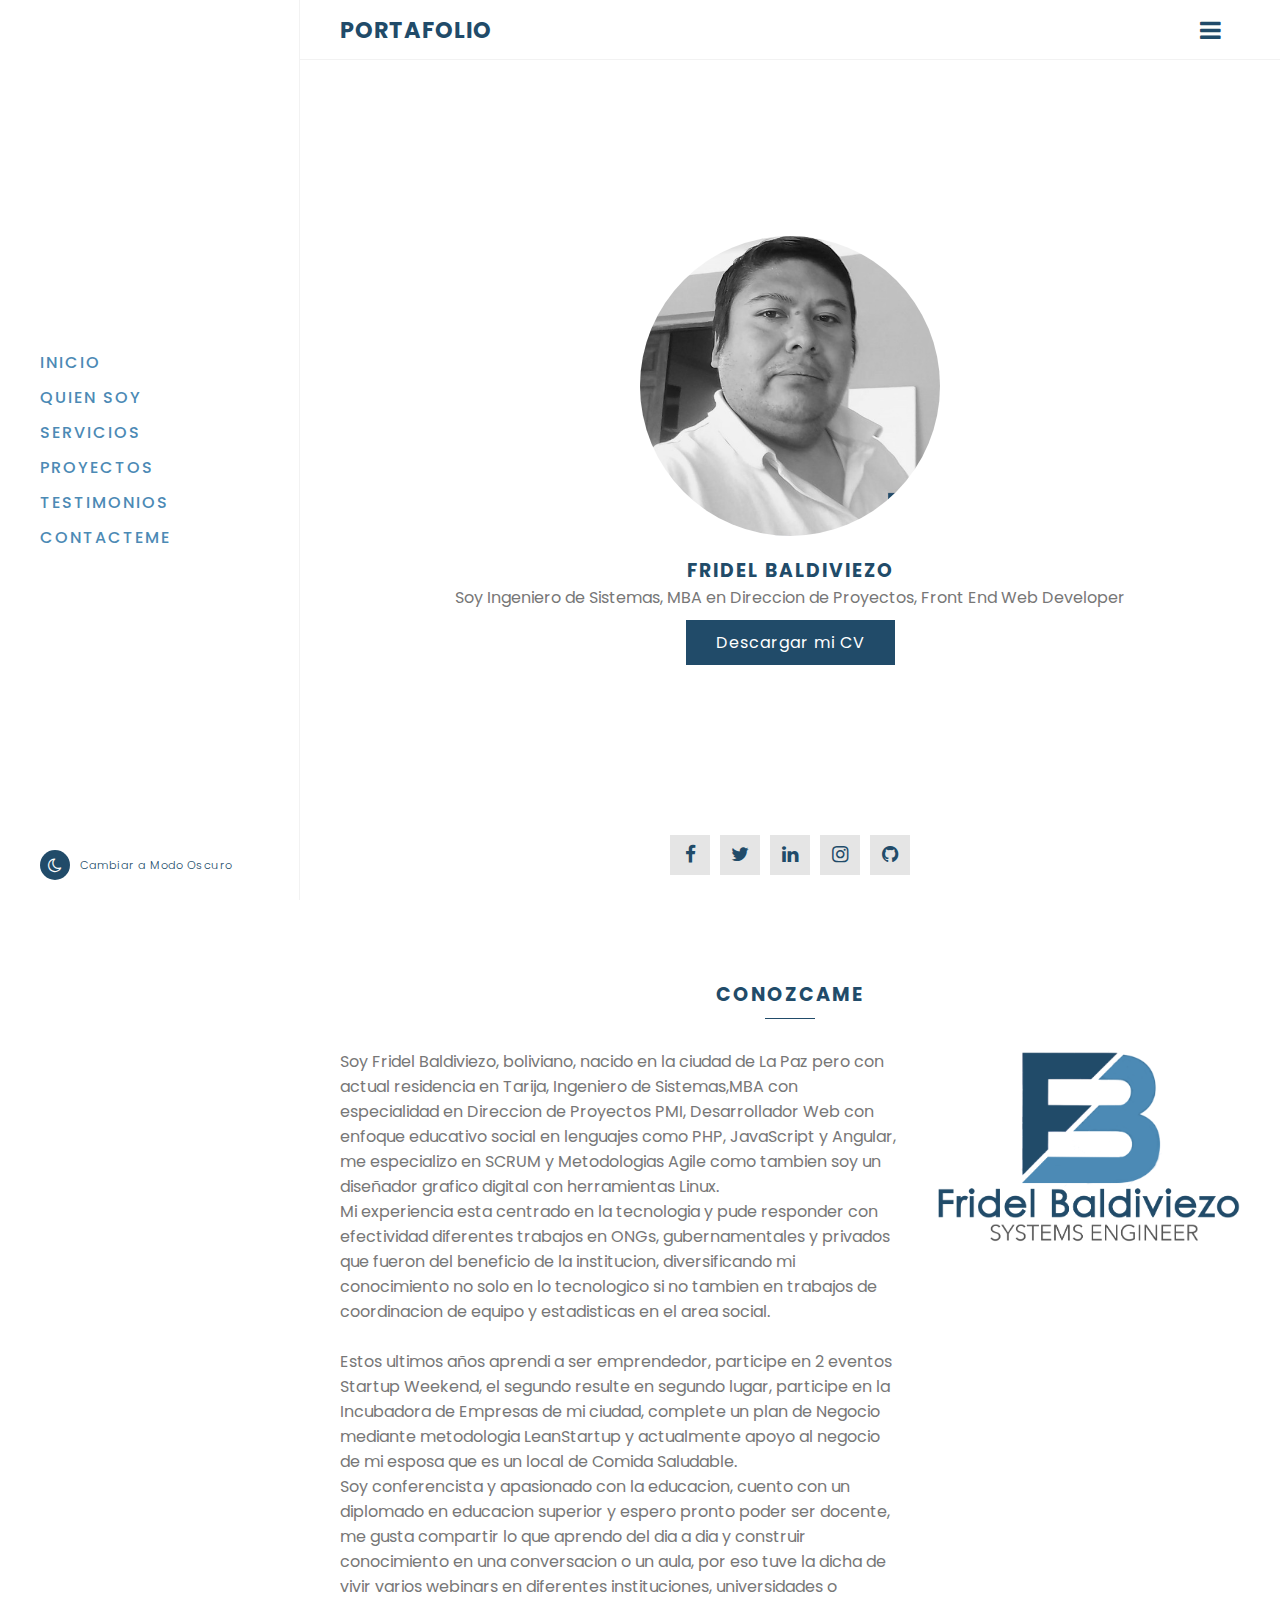
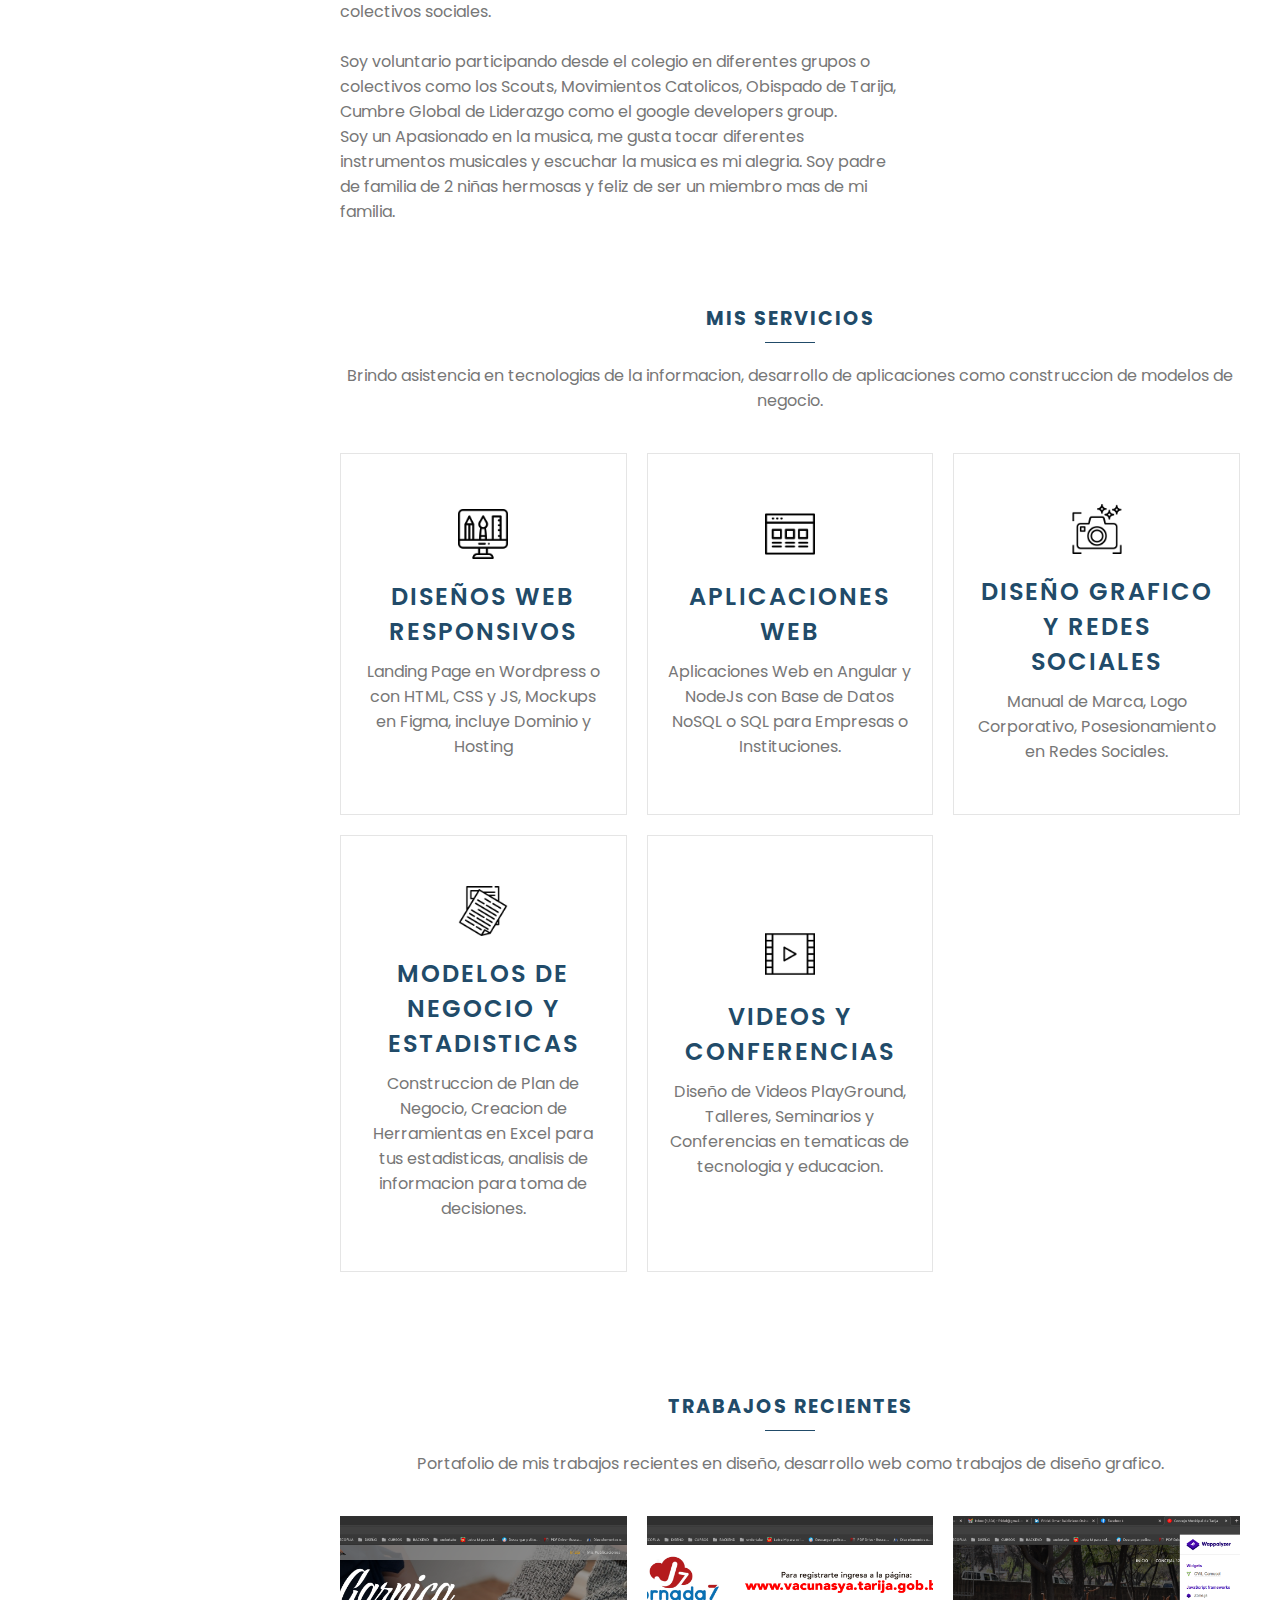
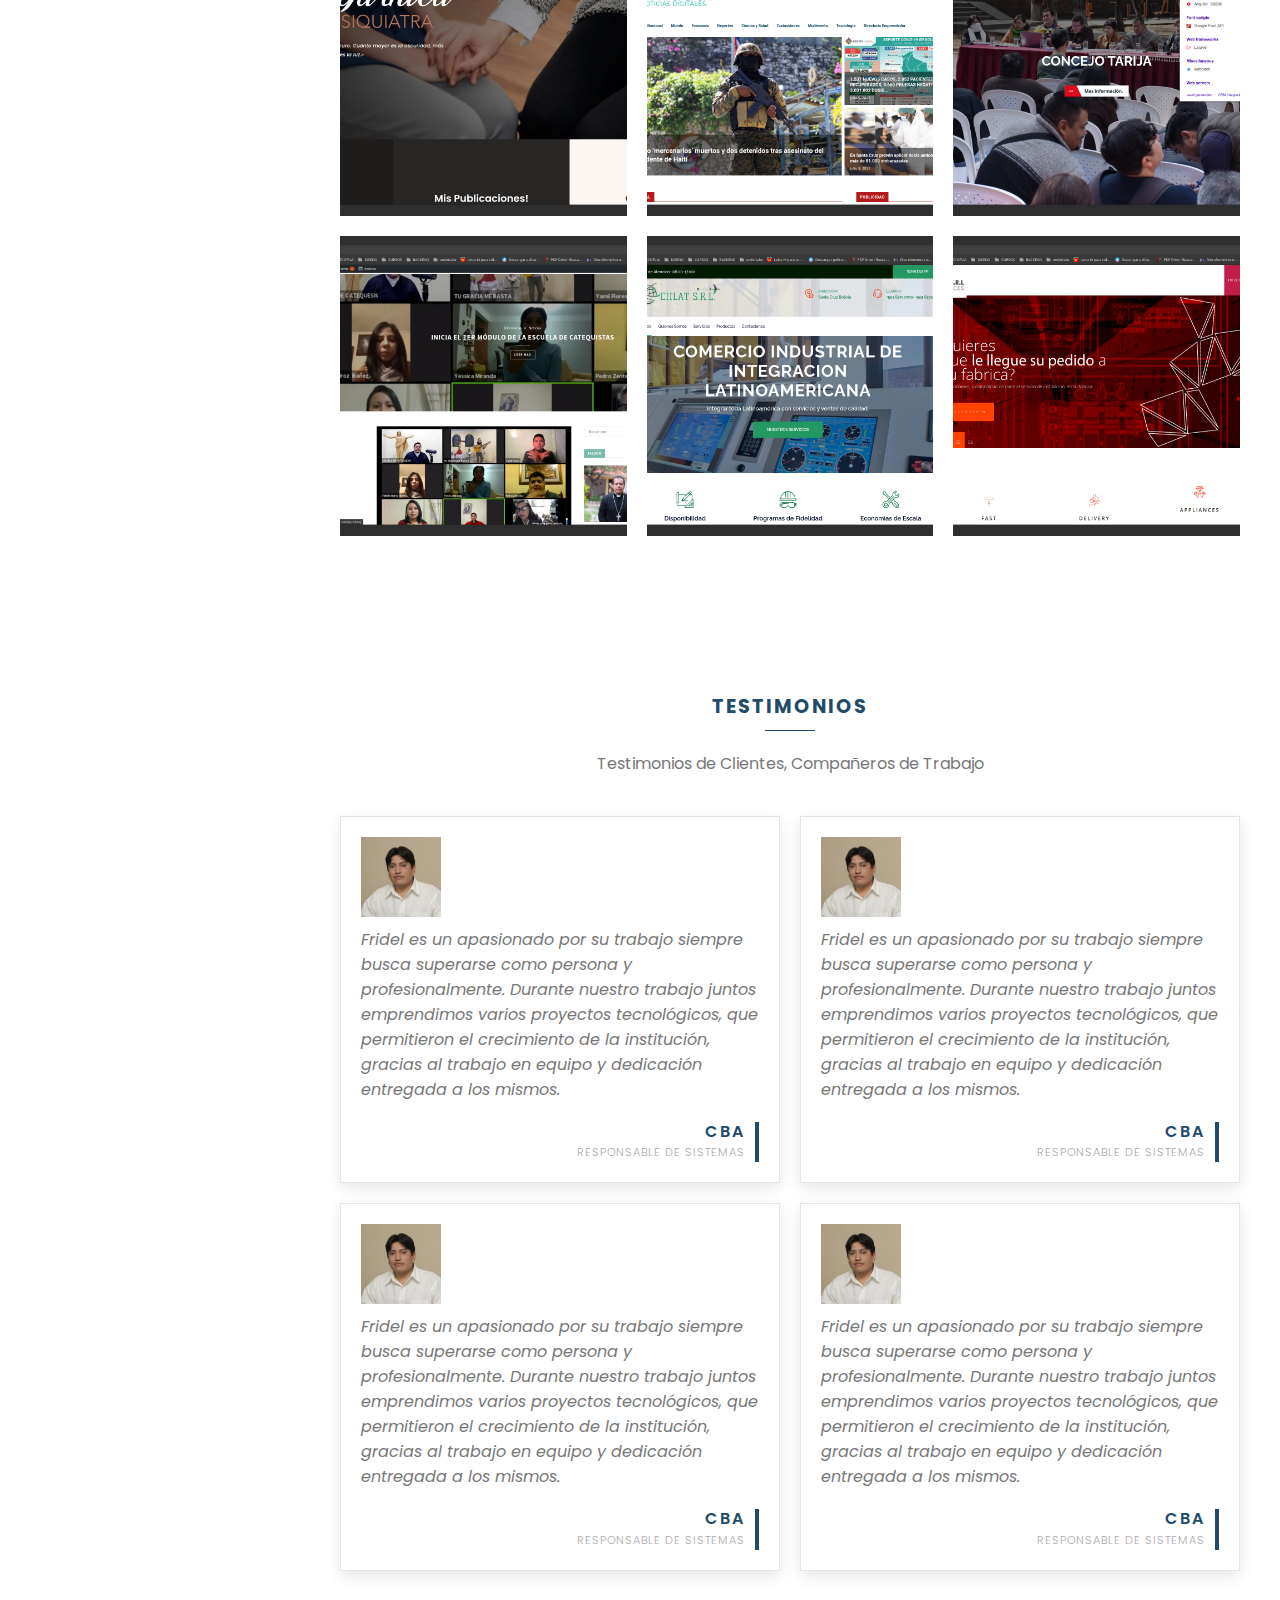
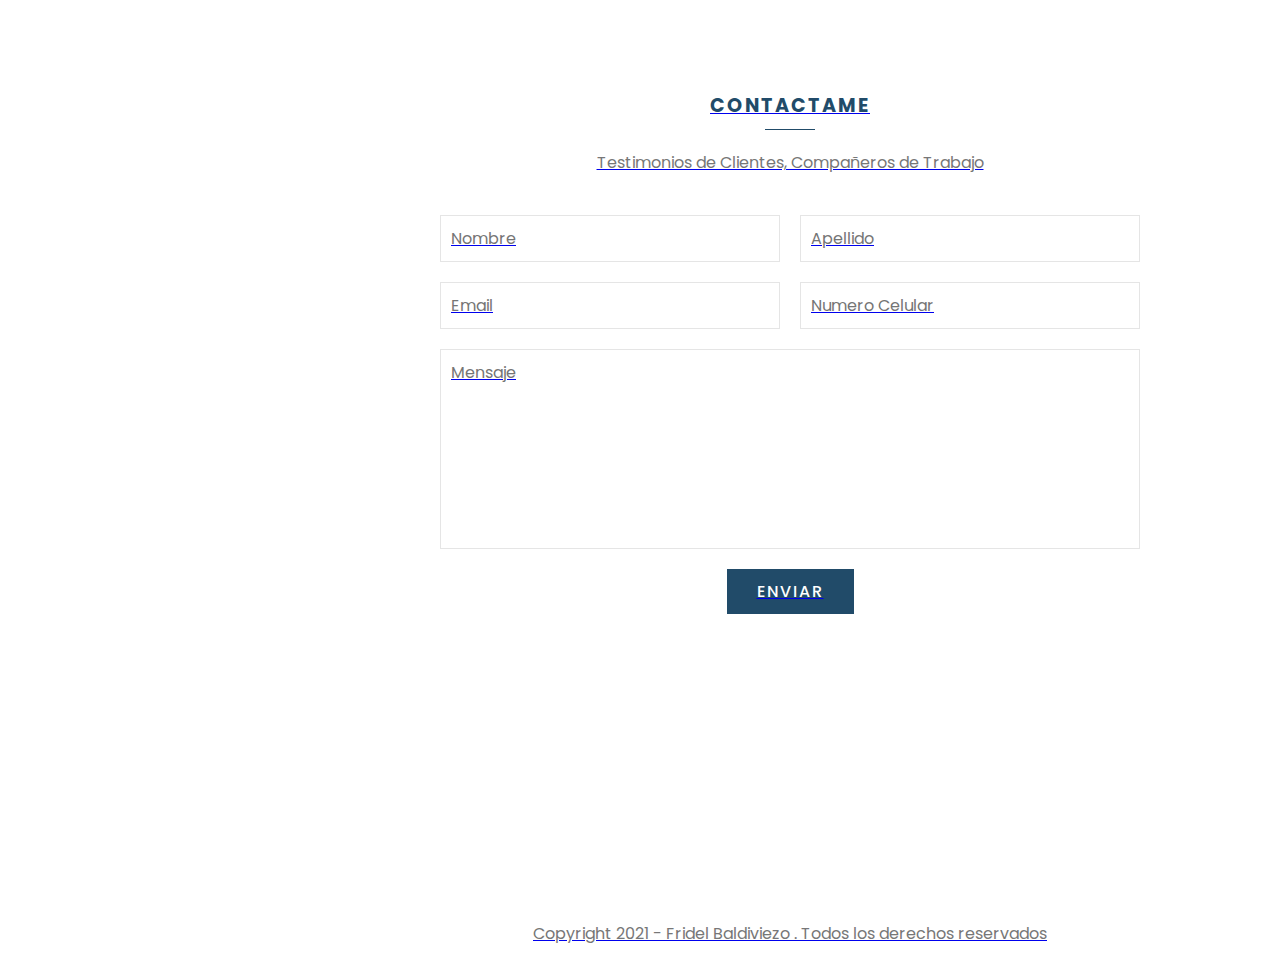
==== index.html @ e8b7dd43 "Portafolio version inicial" ====
<!DOCTYPE html>
<html lang="en">
<head>
    <meta charset="UTF-8">
    <meta http-equiv="X-UA-Compatible" content="IE=edge">
    <meta name="viewport" content="width=device-width, initial-scale=1.0">
    <title>Fridel Baldiviezo Portafolio</title>
    <link rel="stylesheet" href="https://cdnjs.cloudflare.com/ajax/libs/font-awesome/4.7.0/css/font-awesome.css" integrity="sha512-5A8nwdMOWrSz20fDsjczgUidUBR8liPYU+WymTZP1lmY9G6Oc7HlZv156XqnsgNUzTyMefFTcsFH/tnJE/+xBg==" crossorigin="anonymous" referrerpolicy="no-referrer" />
    <link rel="stylesheet" href="styles.css">
</head>
<body>
    <div class="container">
        <div class="navigation">
            <ul>
                <li><a href="#banner" onclick="toggleMenu();">Inicio</a></li>
                <li><a href="#about" onclick="toogleMenu();">Quien Soy</a></li>
                <li><a href="#services"onclick="toogleMenu();" >Servicios</a></li>
                <li><a href="#project" onclick="toogleMenu();">Proyectos</a></li>
                <li><a href="#testimonial" onclick="toogleMenu();">Testimonios</a></li>
                <li><a href="#contact" onclick="toogleMenu();">Contacteme</a></li>
            </ul>
            <div class="themeSwitch">

            </div>
        </div>
        <div class="main">
            <div class="topbar">
                <a href="" class="logo">Portafolio</a>
                <div class="toggle">
                    <i class="fa fa-bars" aria-hidden="true"></i>
                </div>
                
            </div>
           <!-- Banner -->
            <section class="banner" id="banner">
                <div class="content">
                    <div class="imgBx">
                        <img src="/images/postfridel.jpg" alt="" srcset="">
                    </div>
                    <h3>Fridel Baldiviezo</h3>
                    <p>Soy Ingeniero de Sistemas, MBA en Direccion de Proyectos, Front End Web Developer</p>
                <a href="cv/index.html" class="btn">Descargar mi CV</a>
                <ul class="socialMedia">
                    <li><a href="https://fb.com/frideldev"><i class="fa fa-facebook-f"></i></a></li>
                    <li><a href="https://twitter.com/frideldev"><i class="fa fa-twitter"></i></a></li>
                    <li><a href="https://linkedin.com/in/frideldev"><i class="fa fa-linkedin"></i></a></li>
                    <li><a href="https://www.instagram.com/frideldev/"><i class="fa fa-instagram"></i></a></li>
                    <li><a href="https://github.com/frideldev"><i class="fa fa-github" aria-hidden="true"></i>
                </ul>
                </div>
            </section>
            <!-- Quien Soy -->
            <section class="about adjust" id="about">
                <div class="title">
                    <h2>Conozcame</h2>
                </div>
                <div class="content">
                    <div class="textBox">
                       <p>Soy Fridel Baldiviezo, boliviano, nacido en la ciudad de La Paz pero con actual residencia en Tarija, 
                          Ingeniero de Sistemas,MBA con especialidad en Direccion de Proyectos PMI, 
                          Desarrollador Web con enfoque educativo social en lenguajes como PHP, JavaScript y Angular, me especializo en SCRUM y Metodologias Agile como tambien soy un diseñador grafico digital con herramientas Linux.
                          <br> Mi experiencia esta centrado en la tecnologia y pude responder con efectividad diferentes trabajos en ONGs,
                          gubernamentales y privados que fueron del beneficio de la institucion, diversificando mi conocimiento no solo en lo tecnologico si no tambien
                          en trabajos de coordinacion de equipo y estadisticas en el area social. 
                          <br><br>Estos ultimos años aprendi a ser emprendedor, participe en 2 eventos Startup Weekend, el segundo resulte en segundo lugar, participe en la Incubadora de Empresas de mi ciudad, 
                          complete un plan de Negocio mediante metodologia LeanStartup y actualmente apoyo al negocio de mi esposa que es un local de Comida Saludable.
                          <br> Soy conferencista y apasionado con la educacion, cuento con un diplomado en educacion superior y espero pronto poder ser docente,
                          me gusta compartir lo que aprendo del dia a dia y construir conocimiento en una conversacion o un aula, por eso tuve la dicha de vivir
                          varios webinars en diferentes instituciones, universidades o colectivos sociales.
                          <br><br> Soy voluntario participando desde el colegio en diferentes grupos o colectivos como los Scouts, Movimientos Catolicos, Obispado de Tarija, Cumbre Global de Liderazgo como el google developers group. 
                          <br> Soy un Apasionado en la musica, me gusta tocar diferentes instrumentos musicales y escuchar la musica es mi alegria. 
                          Soy padre de familia de 2 niñas hermosas y feliz de ser un miembro mas de mi familia.</p> 
                    </div>
                    <div class="imgBx">
                        <img src="images/logofridelcompleto2.png" alt="">
                    </div>
                </div>
            </section>
            <section class="services adjust" id="services">
                <div class="title">
                    <h2>Mis Servicios</h2>
                    <p>Brindo asistencia en tecnologias de la informacion, desarrollo de aplicaciones como construccion de modelos de negocio.</p>
                </div>
                <div class="content">
                    <div class="serviceBox">
                        <img src="images/icon1.png" alt="">
                        <h2>Diseños Web Responsivos</h2>
                        <p>Landing Page en Wordpress o con HTML, CSS y JS, Mockups en Figma, incluye Dominio y Hosting</p>
                    </div>
                    <div class="serviceBox">
                        <img src="images/icon2.png" alt="">
                        <h2>Aplicaciones Web</h2>
                        <p>Aplicaciones Web en Angular y NodeJs con Base de Datos NoSQL o SQL para Empresas o Instituciones.</p>
                    </div>
                    <div class="serviceBox">
                        <img src="images/icon4.png" alt="">
                        <h2>Diseño Grafico y Redes Sociales</h2>
                        <p>Manual de Marca, Logo Corporativo, Posesionamiento en Redes Sociales.</p>
                    </div>
                    <div class="serviceBox">
                        <img src="images/icon5.png" alt="">
                        <h2>Modelos de Negocio y Estadisticas</h2>
                        <p>Construccion de Plan de Negocio, Creacion de Herramientas en Excel para tus estadisticas, analisis de informacion para toma de decisiones.</p>
                    </div>
                    <div class="serviceBox">
                        <img src="images/icon6.png" alt="">
                        <h2>Videos y Conferencias</h2>
                        <p>Diseño de Videos PlayGround, Talleres, Seminarios y Conferencias en tematicas de tecnologia y educacion.</p>
                    </div>
                </div>
            </section>
            <!-- proyectos -->
            <section class="project adjust" id="project">
                <div class="title">
                    <h2>Trabajos Recientes</h2>
                    <p>Portafolio de mis trabajos recientes en diseño, desarrollo web como trabajos de diseño grafico.</p>
                </div>
                <div class="content">
                    <div class="workBx">
                        <div class="imgBx">
                            <img src="images/project/berthagarnica.png" alt="">
                        </div>
                        <div class="textBx">
                            <h3>Bertha Garnica Web - Wordpress</h3>
                        </div>
                    </div> 
                    <div class="workBx">
                        <div class="imgBx">
                            <img src="images/project/jornada7.png" alt="">
                        </div>
                        <div class="textBx">
                            <h3>Jornada 7 - Wordpress</h3>
                        </div>
                    </div> 
                   <div class="workBx">
                       <div class="imgBx">
                           <img src="images/project/concejotarija.png" alt="">
                       </div>
                       <div class="textBx">
                           <h3>Concejal #12 - Angular 10</h3>
                       </div>
                   </div> 
                   <div class="workBx">
                    <div class="imgBx">
                        <img src="images/project/diocesistarija.png" alt="">
                    </div>
                    <div class="textBx">
                        <h3>OBISPADO TARIJA - Wordpress</h3>
                    </div>
                </div> 
                   <div class="workBx">
                    <div class="imgBx">
                        <img src="images/project/ciilat.png" alt="">
                    </div>
                    <div class="textBx">
                        <h3>CIILAT SRL - HTML5 CSS y Jquery</h3>
                    </div>
                </div> 
                <div class="workBx">
                    <div class="imgBx">
                        <img src="images/project/fdaindustrial.png" alt="">
                    </div>
                    <div class="textBx">
                        <h3>FDA INDUSTRIAL - HTML5 CSS y Jquery</h3>
                    </div>
                </div> 
                </div>
            </section>
            <!-- Testimonios -->
            <section class="testimonial adjust" id="testimonial">
                <div class="title">
                    <h2>Testimonios</h2>
                    <p>Testimonios de Clientes, Compañeros de Trabajo</p>
                </div>
                <div class="content">
                    <div class="testimonialBx">
                        <div class="imgBx">
                            <img src="images/testimonios/roger.jpeg" alt="">
                        </div>
                        <p>Fridel es un apasionado por su trabajo siempre busca superarse como persona y profesionalmente. Durante nuestro trabajo juntos emprendimos varios proyectos tecnológicos, que permitieron el crecimiento de la institución, gracias al trabajo en equipo y dedicación entregada a los mismos.</p>
                        <h4>CBA<br><span>Responsable de Sistemas</span></h4>
                    </div>
                    <div class="testimonialBx">
                        <div class="imgBx">
                            <img src="images/testimonios/roger.jpeg" alt="">
                        </div>
                        <p>Fridel es un apasionado por su trabajo siempre busca superarse como persona y profesionalmente. Durante nuestro trabajo juntos emprendimos varios proyectos tecnológicos, que permitieron el crecimiento de la institución, gracias al trabajo en equipo y dedicación entregada a los mismos.</p>
                        <h4>CBA<br><span>Responsable de Sistemas</span></h4>
                    </div>
                    <div class="testimonialBx">
                        <div class="imgBx">
                            <img src="images/testimonios/roger.jpeg" alt="">
                        </div>
                        <p>Fridel es un apasionado por su trabajo siempre busca superarse como persona y profesionalmente. Durante nuestro trabajo juntos emprendimos varios proyectos tecnológicos, que permitieron el crecimiento de la institución, gracias al trabajo en equipo y dedicación entregada a los mismos.</p>
                        <h4>CBA<br><span>Responsable de Sistemas</span></h4>
                    </div>
                    <div class="testimonialBx">
                        <div class="imgBx">
                            <img src="images/testimonios/roger.jpeg" alt="">
                        </div>
                        <p>Fridel es un apasionado por su trabajo siempre busca superarse como persona y profesionalmente. Durante nuestro trabajo juntos emprendimos varios proyectos tecnológicos, que permitieron el crecimiento de la institución, gracias al trabajo en equipo y dedicación entregada a los mismos.</p>
                        <h4>CBA<br><span>Responsable de Sistemas</span></h4>
                    </div>
                </div>
            </section>
            <section class="contact adjust" id="contact">
                <div class="title">
                    <h2>Contactame</h2>
                    <p>Testimonios de Clientes, Compañeros de Trabajo</p>
                </div>
                <div class="contactForm">
                    <div class="row">
                        <input type="text" name="" placeholder="Nombre">
                        <input type="text" name="" placeholder="Apellido">
                    </div>
                    <div class="row">
                        <input type="text" name="" placeholder="Email">
                        <input type="text" name="" placeholder="Numero Celular">
                    </div>
                    <div class="row2">
                        <textarea name="" placeholder="Mensaje" id="" ></textarea>
                    </div>
                    <div class="row2">
                        <input type="submit" value="Enviar">
                    </div>
                </div>
                </section>
                <div class="copyright">
                    <p>Copyright 2021 - Fridel Baldiviezo . Todos los derechos reservados</p>
                </div>
        </div>
    </div>
    <script src="main.js"></script>
</body>
</html>
---- styles.css ----
@import url('https://fonts.googleapis.com/css2?family=Poppins&display=swap');
*
{
    margin: 0;
    padding: 0;
    box-sizing: border-box;
    font-family: 'Poppins', sans-serif;
    scroll-behavior: smooth;
}
:root
{
    --black:#214b69;
    --black2:#214b69;
    --white:#fff;
    --white2:#fff;
    --hover:#4c8ab5;
}
.dark
{
    --black:#fff;
    --black2:#444;
    --white:#333;
    --white2:#444;
    --hover:#4c8ab5;
}
body
{
    overflow-x: hidden;
}
.container {
    position:relative;
    width:100%;
}
.navigation{
    position:fixed;
    width:300px;
    height:100%;
    border-right: 1px solid rgba(0, 0, 0, 0.05);
    background:var(--white2);
    display:flex;
    justify-content:center;
    align-items:center;
    overflow:hidden;
    transition: width 0.5s, left 0.5s;
}
.dark .navigation{
    border-right: 1px solid rgba(0, 0, 0, 0.5);
}
.navigation.active{
 width:0;   
}
.navigation ul{
    position:relative;
    top:0;
    left:0;
    width:100%;
    padding: 20px 40px;
}
.navigation ul li{
    position:relative;
    width:100%;
    list-style:none;
}
.navigation ul li a{
    position:relative;
    display:block;
    width:100%;
    margin:10px 0;
    white-space:normal;
    display: flex;
    text-transform: uppercase;
    text-decoration: none;
    color:var(--hover);
    font-weight: 500;
    letter-spacing: 2px;
    
}
.dark .navigation ul li a{
color:var(--black);
opacity: 0.5;
}
.dark .navigation ul li a:hover{
    color:var(--black);
    opacity: 1;
}
.navigation ul li a:hover{
color:var(--black);
}
.main{
    position:absolute;
    width: calc(100% - 300px);
    left: 300px;
    background:var(--white);
    min-height: 100vh;
    transition: width 0.5s, left 0.5s;
}
.main.active{
    width: calc(100% - 0px);
    left: 0px;
}
.main .topbar{
    position:fixed;
    top:0;
    width: calc(100% - 300px);
    left: 300px;
    background:var(--white2);
    border-bottom: 1px solid rgba(0,0,0,0.05);
    height: 60px;
    padding: 0 40px;
    display: flex;
    justify-content: space-between;
    align-items:center;
    z-index: 10000;
    transition: width 0.5s, left 0.5s;
}
.dark .main .topbar{
    border-bottom: 1px solid rgba(0,0,0,0.5);
}
.main .topbar.active{
    width: calc(100% - 0px);
    left: 0px;
}
.main .topbar .logo{
    color:var(--black);
    font-weight: 700;
    text-decoration: none;
    font-size: 1.4em;
    text-transform: uppercase;
    letter-spacing: 1px;
}
.main .topbar .toggle{
    position: relative;
    width: 60px;
    height: 60px;
    cursor: pointer;
    display: flex;
    justify-content: center;
    align-items:center;
    font-size: 24px;
    color: var(--black);
}
.main .topbar .toggle:hover{
    color: var(--hover);
}
section{
    position: relative;
    min-height: 100vh;
}
.banner{
    display: flex;
    justify-content: center;
    align-items:center;
    padding: 0 20px;
}
.banner .content{
    display: flex;
    flex-direction: column;
    align-items: center;
    justify-content: center;
}
.banner .imgBx{
    position: relative;
    width: 300px;
    height: 300px;
    overflow: hidden;
    border-radius: 50%;
    margin-bottom: 20px;
}
.banner .imgBx img{
    position: absolute;
    top:0;
    left: 0;
    width: 100%;
    height: 100%;
    object-fit: cover;
}
h3
{
    position: relative;
    font-size: 1.4e;
    color: var(--black);
    letter-spacing: 2px;
    text-transform: uppercase;
}
p{
    color:#777;
}
.dark p{
    color:var(--black);
}
.btn{
    position: relative;
    display: inline-block;
    padding: 10px 30px;
    background: var(--black2);
    color:#fff;
    font-weight: 400;
    letter-spacing: 1px;
    margin-top:10px;
    text-decoration: none;  
}
.btn:hover{
    background: var(--hover);
}
.socialMedia{
    position: absolute;
    bottom: 20px;
    display: flex;
}
.socialMedia li {
    list-style: none;
}
.socialMedia li a{
    display: inline-block;
    width: 40px;
    height: 40px;
    background: rgba(0, 0, 0, 0.1);
    margin:5px;
    display: flex;
    justify-content: center;
    align-items: center;
    text-decoration: none;
    color:var(--black);
    font-size: 1.2em;
}
.socialMedia li a:hover{
    background: var(--black2);
    color:#fff;
}
.dark .socialMedia li a:hover{
    background: var(--hover);
}
.adjust{
    position: relative;
    min-height: 100vh;
    width: 100%;
    padding: 0 40px;
    padding-top: 80px;
    background: var(--white);
    color:var(--black);
    display: inline-block;
}
.title{
  width: 100%;
  text-align: center;  
}
.title h2{
    position: relative;
    text-transform: uppercase;
    letter-spacing: 2px;
    font-size: 1.2em;
    margin-bottom: 30px;
}
.title h2::before{
    content: '';
    position: absolute;
    left: 50%;
    transform: translateX(-50%);
    bottom: -10px;
    width: 50px;
    height: 1px;
    background: var(--black);
}
.about .content{
   display: flex;
   justify-content: space-between; 
   margin-top: 40px;
}
.about .content .textBx{
width: 49%;
min-width: 49%;
}
.about .content .imgBx{
    margin-left: 40px;
}
.about .content .imgBx img{
    max-width: 100%;
}
.services .content{
    display: grid;
    grid-template-columns: repeat(3,1fr);
    grid-gap:20px;
    margin: 40px 0;

}
.services .content .serviceBox{
    border:1px solid rgba(0, 0, 0, 0.1);
    padding: 50px 20px;
    display: flex;
    background: var(--white2);
    justify-content: center;
    align-items: center;
    flex-direction: column;
}
.dark .services .content .serviceBox:hover{
    background: var(--hover);
}
.services .content .serviceBox:hover{
    background: #dcf0ff;
}
.services .content .serviceBox img{
    max-width: 50px;
}
.dark .services .content .serviceBox img{
    filter:invert(1);
}
.services .content .serviceBox h2{
   font-size: 1.1.em;
   margin-top: 20px;
   margin-bottom: 10px;
   font-weight: 600;
   color:var(--black);
   text-align: center;
   letter-spacing: 2px;
   text-transform: uppercase; 
}
.services .content .serviceBox p{
    text-align: center;
}
.project .content{
    display: grid;
    grid-template-columns: repeat(3,1fr);
    grid-gap:20px;
    margin: 40px 0;
}
.project .content .workBx{
    position: relative;
    width: 100%;
    height: 300px;
    overflow:hidden;
}
.project .content .workBx .imgBx{
   position: relative;
   width: 100%;
   height: 100%;
   transform: translateY(0);
   transition: 0.5s ease-in-out; 
}
.project .content .workBx:hover .imgBx{
    transform: translateY(-100%); 
}
.project .content .workBx .imgBx img{
position: absolute;
top: 0;
left: 0;
width: 100%;
height: 100%;
object-fit: cover;
}
.project .content .workBx .textBx{
   position: absolute;
   top: 0;
   left: 0;
   width: 100%;
   height: 100%;
  background: var(--black);
  display: flex;
  justify-content: center;
  align-items: center;
   transform: translateY(100%);
   transition: 0.5s ease-in-out; 
}
.dark .project .content .workBx .textBx{
    background: var(--black2);
}
.project .content .workBx:hover .textBx{
    transform: translateY(0);
}
.project .content .workBx .textBx h3{
    color:#fff;
    font-size: 1em;
}
.testimonial .content{
    display: grid;
    grid-template-columns: repeat(2,1fr);
    grid-gap:20px;
    margin: 40px 0;
}
.testimonial .content .testimonialBx{
   background: var(--white2);
   border:1px solid rgba(0, 0, 0, 0.1);
   box-shadow: 0 5px 15px rgba(0, 0, 0, 0.1);
   padding: 20px; 
}
.dark .testimonial .content .testimonialBx:hover{
    background: var(--hover);
}
.testimonial .content .testimonialBx:hover{
    background: #dcf0ff;
}
.testimonial .content .testimonialBx .imgBx{
    position: relative;
    width: 80px;
    height: 80px;
    margin-bottom: 10px;
}
.testimonial .content .testimonialBx .imgBx img{
    position: absolute;
    top: 0;
    left: 0;
    width: 100%;
    height: 100%;
    object-fit: cover;
}
.testimonial .content .testimonialBx p{
    font-style: italic;

}
.testimonial .content .testimonialBx h4{
    text-align: right;
    margin-top: 20px;
    text-transform: uppercase;
    letter-spacing: 2px;
    font-size: 1em;
    color:var(--black);
    line-height: 1.2em;
    font-weight: 600;
border-right: 4px solid var(--black);
padding-right: 10px;
}
.testimonial .content .testimonialBx h4 span{
    text-transform: intial;
    color:#aaa;
    letter-spacing: 1px;
    font-weight: 300;
    font-size: 0.7em;
}
.contact{
   display: flex;
   justify-content: flex-start;
   align-items: center; 
   flex-direction: column;
}
.contact .contactForm{
    position: relative;
    width:100%;
    max-width: 700px;
    margin-top: 20px;
}
.contact .contactForm .row{
    width: 100%;
    display: grid;
    grid-template-columns: repeat(2,1fr);
    grid-gap:20px;
    margin-top: 20px;
}
.contact .contactForm .row2{
    width: 100%;
    display: flex;
    justify-content: center;
    margin-top: 20px;
    
}
.contact .contactForm .row input,
.contact .contactForm .row2 textarea
{
   width: 100%;
   padding: 10px;
   border: none;
   outline: none;
   color:var(--black);
   background: var(--white2);
   font-size: 16px;
   border: 1px solid rgba(0, 0, 0, 0.1); 
}
.contact .contactForm .row2 textarea{
    resize: none;
    height: 200px;
}
.contact .contactForm .row2 input[type="submit"]{
   background: var(--black2);
   color:#fff; 
   padding: 10px 30px;
   display: inline-block;
   font-weight: 500;
   letter-spacing: 2px;
   cursor: pointer;
   font-size: 16px;
   text-transform: uppercase;
   max-width: 150px;
   border: none;
}
.contact .contactForm .row2 input[type="submit"]:hover{
    background:var(--hover);
}
.copyright{
    position: relative;
    bottom: 0;
    padding: 10px 40px;
    text-align: center;
}
/* Dark Mode */
.themeSwitch{
    position: absolute;
    bottom: 20px;
    left: 40px;
    width: 30px;
    height: 30px;
    background: var(--black);
    color:var(--white);
    cursor: pointer;
    border-radius: 50%;
    display: flex;
    justify-content: center;
    align-items: center;
}
.themeSwitch::before{
    content: '\f186';
    font-family: fontAwesome;
}
.dark .themeSwitch::before{
    content: '\f185';
    font-family: fontAwesome;
}
.themeSwitch::after{
    content: 'Cambiar a Modo Oscuro';
    position: absolute;
    left: 40px;
    font-size: 0.7em;
    color:var(--black);
    white-space: nowrap;
    font-weight: 300;
    letter-spacing: 1px;
    pointer-events: none;
}
.dark .themeSwitch::after{
    content: 'Cambiar a Modo Claro';
}
@media(max-width:992px){
    .themeSwitch{
        left:20px;
    }
    .navigation{
        left:-100%;
    }
    .navigation.active{
        left:0;
        width: 100%;
    }
    .main{
        width: 100%;
        left:0;
    }
    .main.active{
        left:100%;
    }
    .main .topbar{
       width: 100%;
       left: 0; 
       padding: 0 20px;
    }
    .navigation ul{
       padding: 20px 20px; 
    }
    .banner .imgBx{
        width: 250px;
        height: 250px;
    }
    .banner h3,
    .banner p{
        text-align: center;
    }
    .adjust{
        padding: 0 20px;
        padding-top: 80px;
    }
    .about .content{
        flex-direction: column;
    }
    .about .content .textBx{
        width: 100%;
        min-width: 100%;
    }
    .about .content .imgBx{
        margin-left: 0;
        margin-top: 20px;
    }
    .services .content{
       grid-template-columns: repeat(2,1fr); 
    }
    .project .content{
        grid-template-columns: repeat(2,1fr); 
    }

}
@media(max-width:767px){
    .services .content{
        grid-template-columns: repeat(1,1fr); 
     }
     .project .content{
         grid-template-columns: repeat(1,1fr); 
     }
     .testimonial .content{
        grid-template-columns: repeat(1,1fr);
     }
     .contact .contactForm .row{
     grid-template-columns: repeat(1,1fr);
         
     }
     .contact{
         margin-bottom: 100px;
     }
     .copyright{
         padding: 10px 20px;
     }
  
}
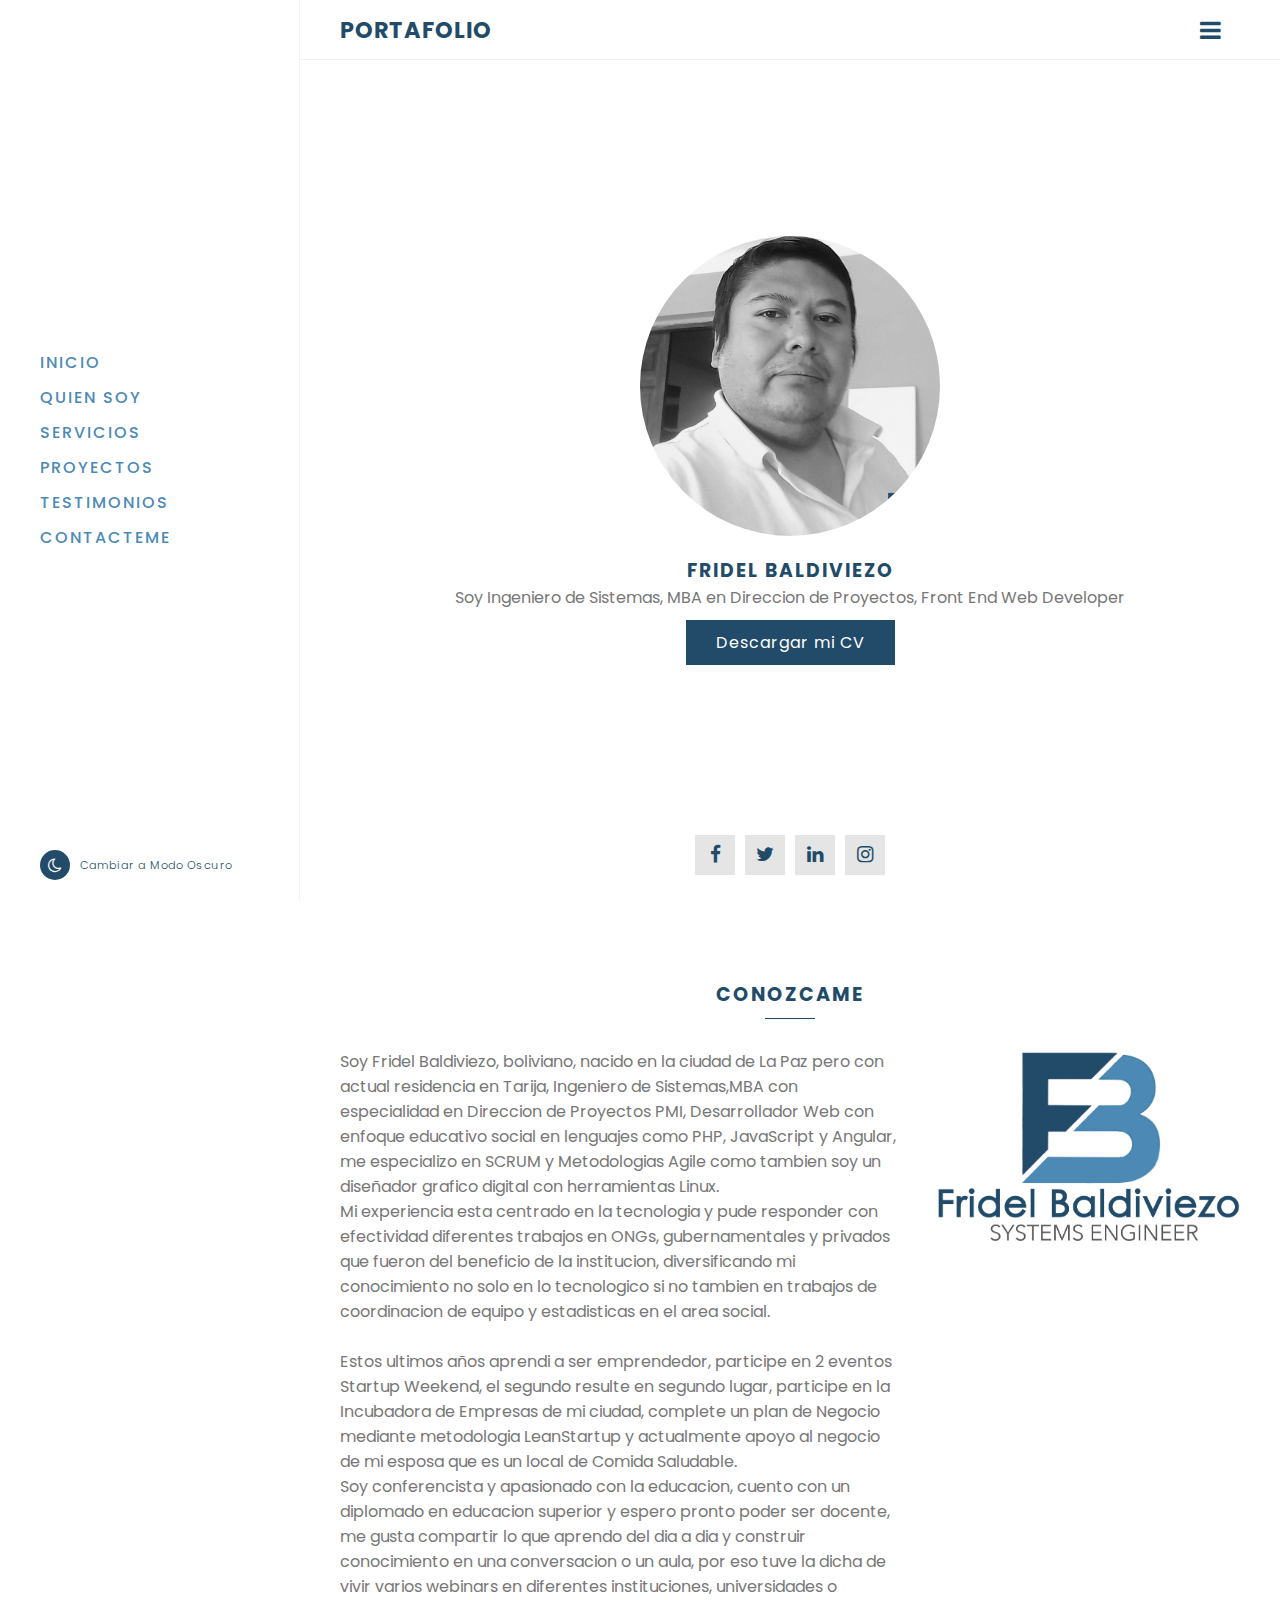
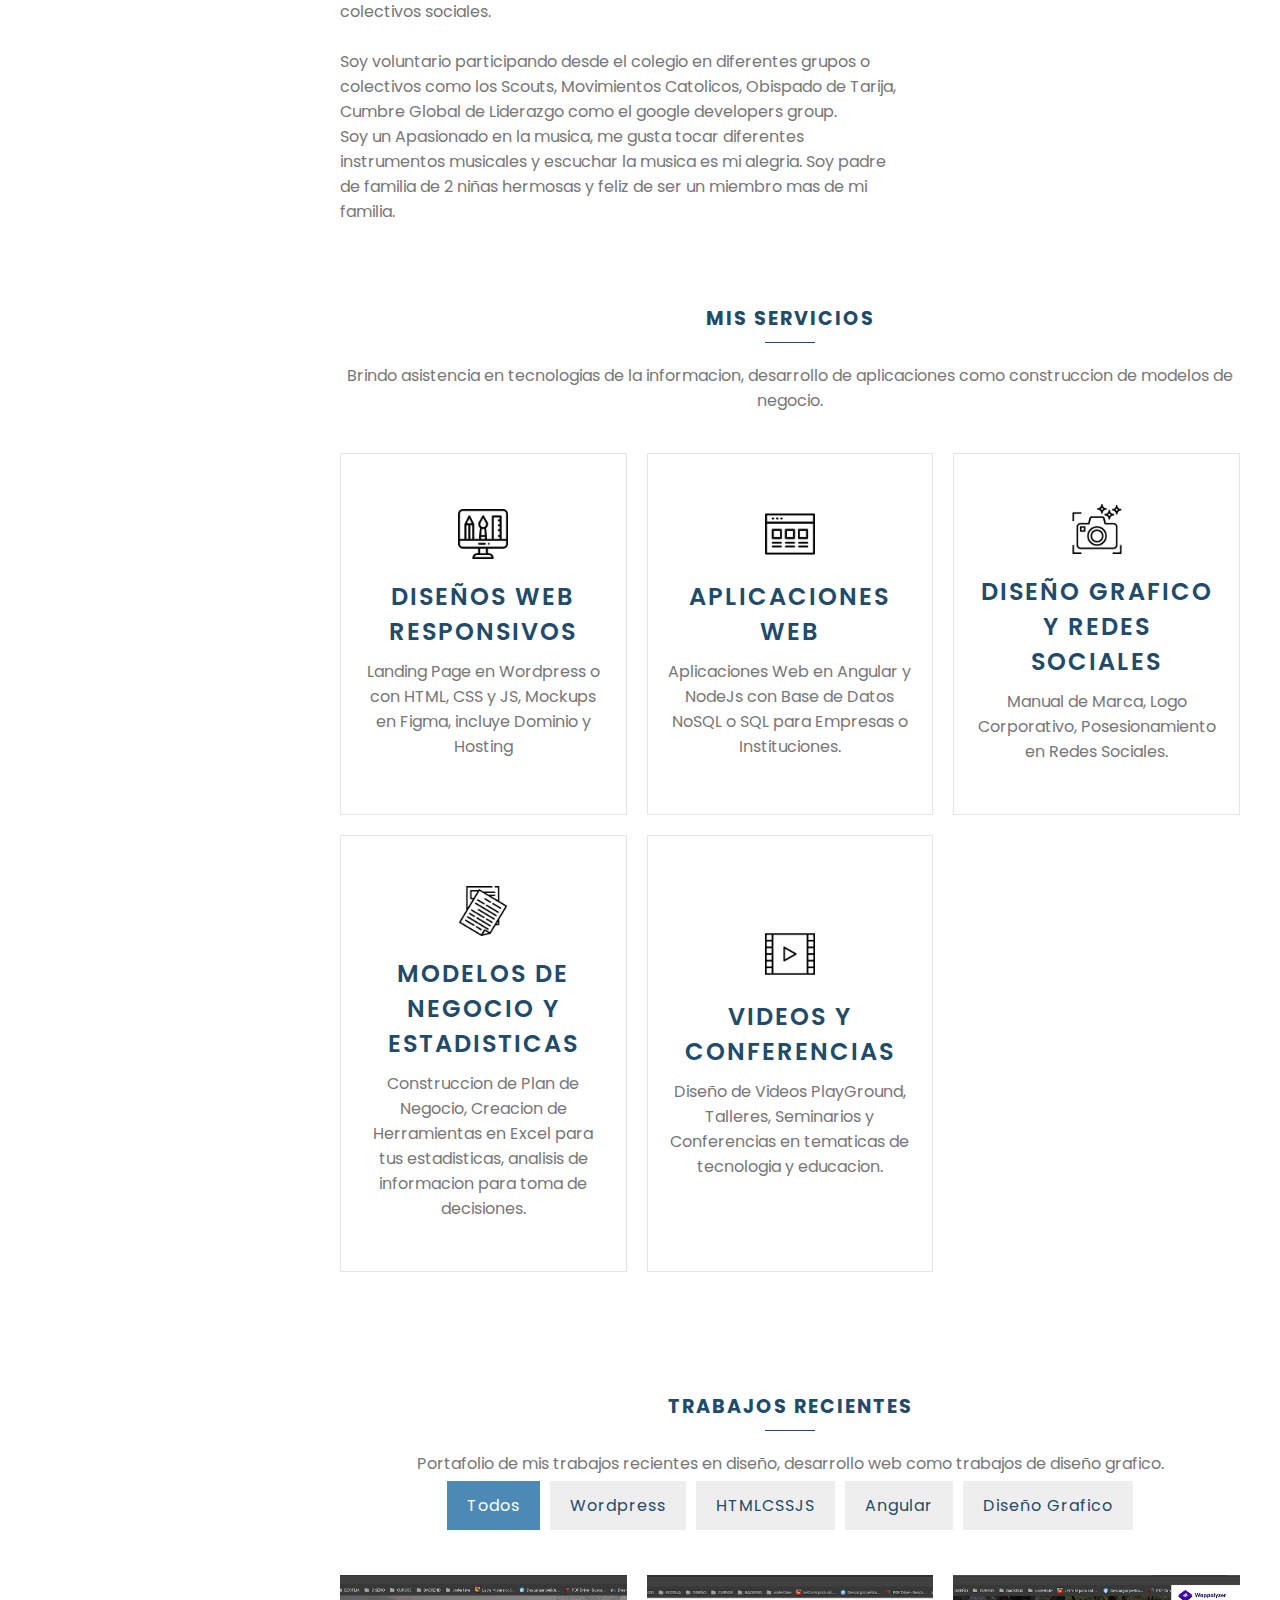
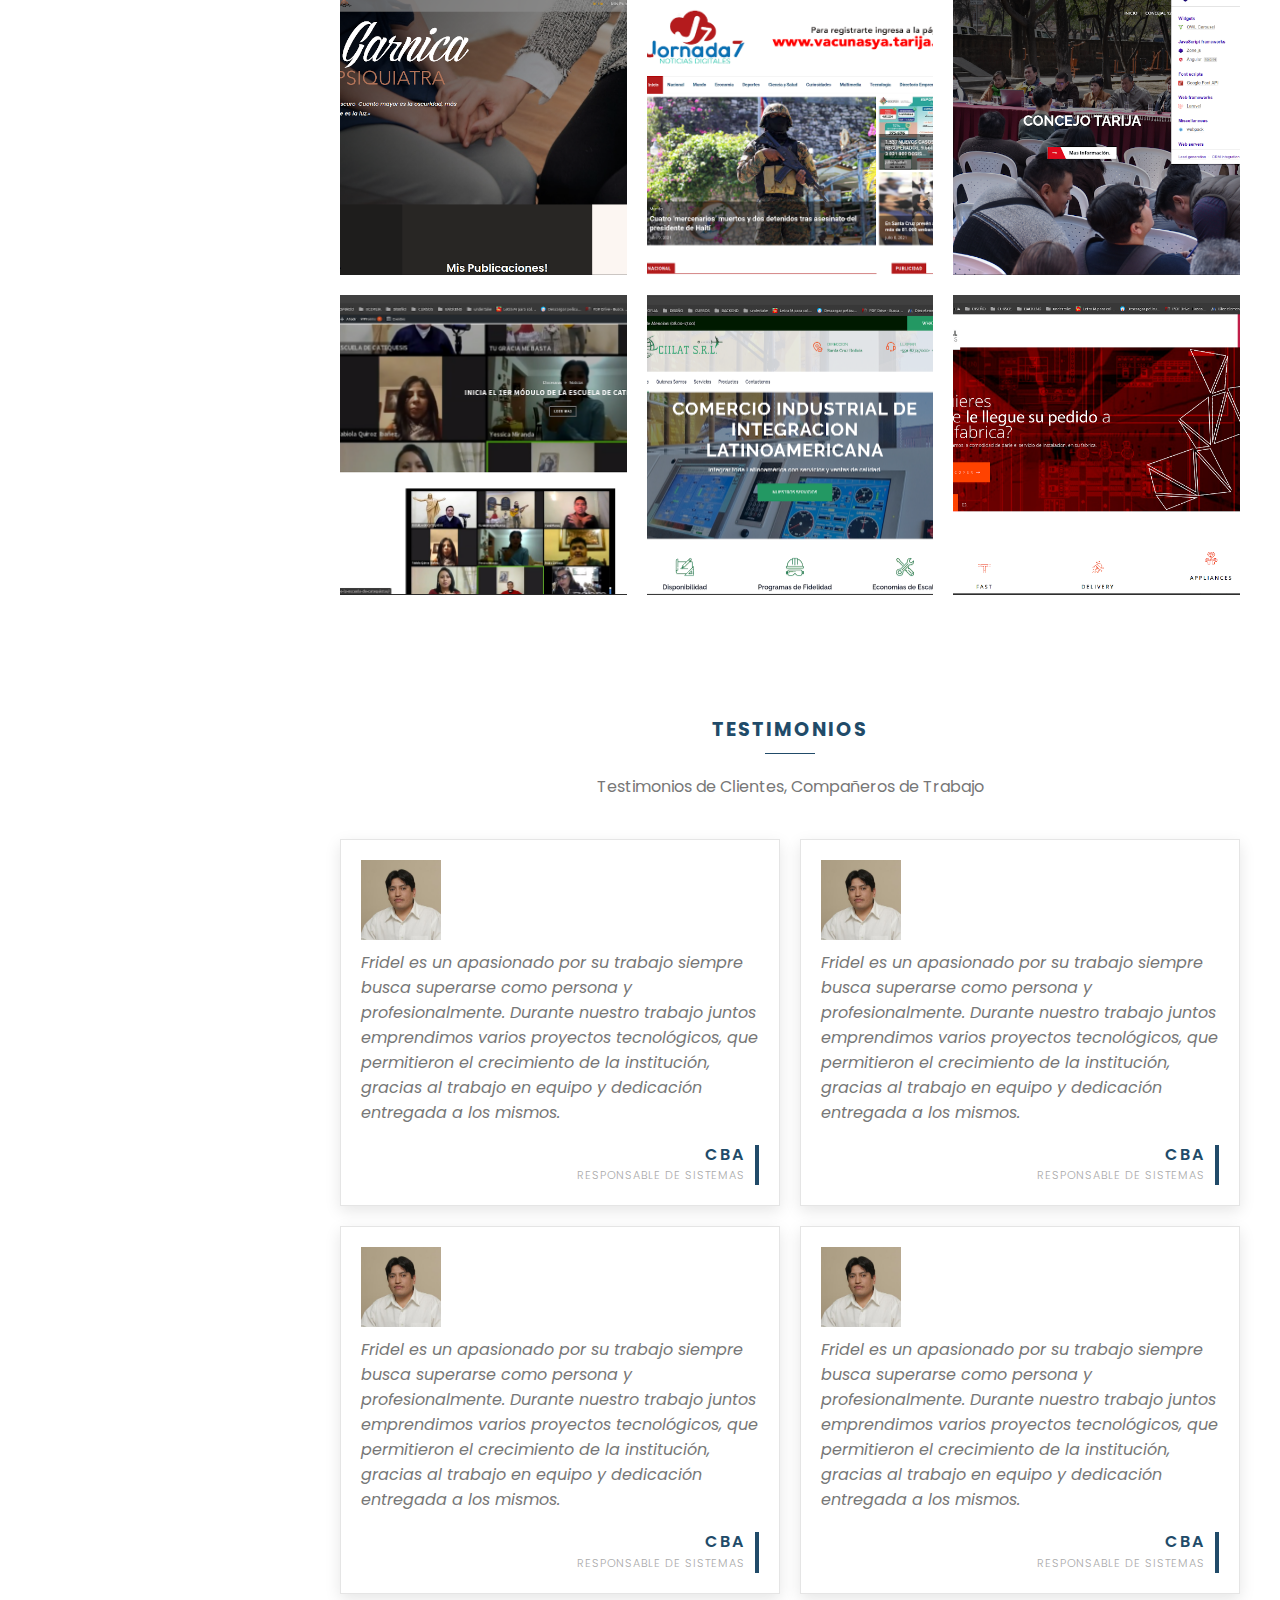
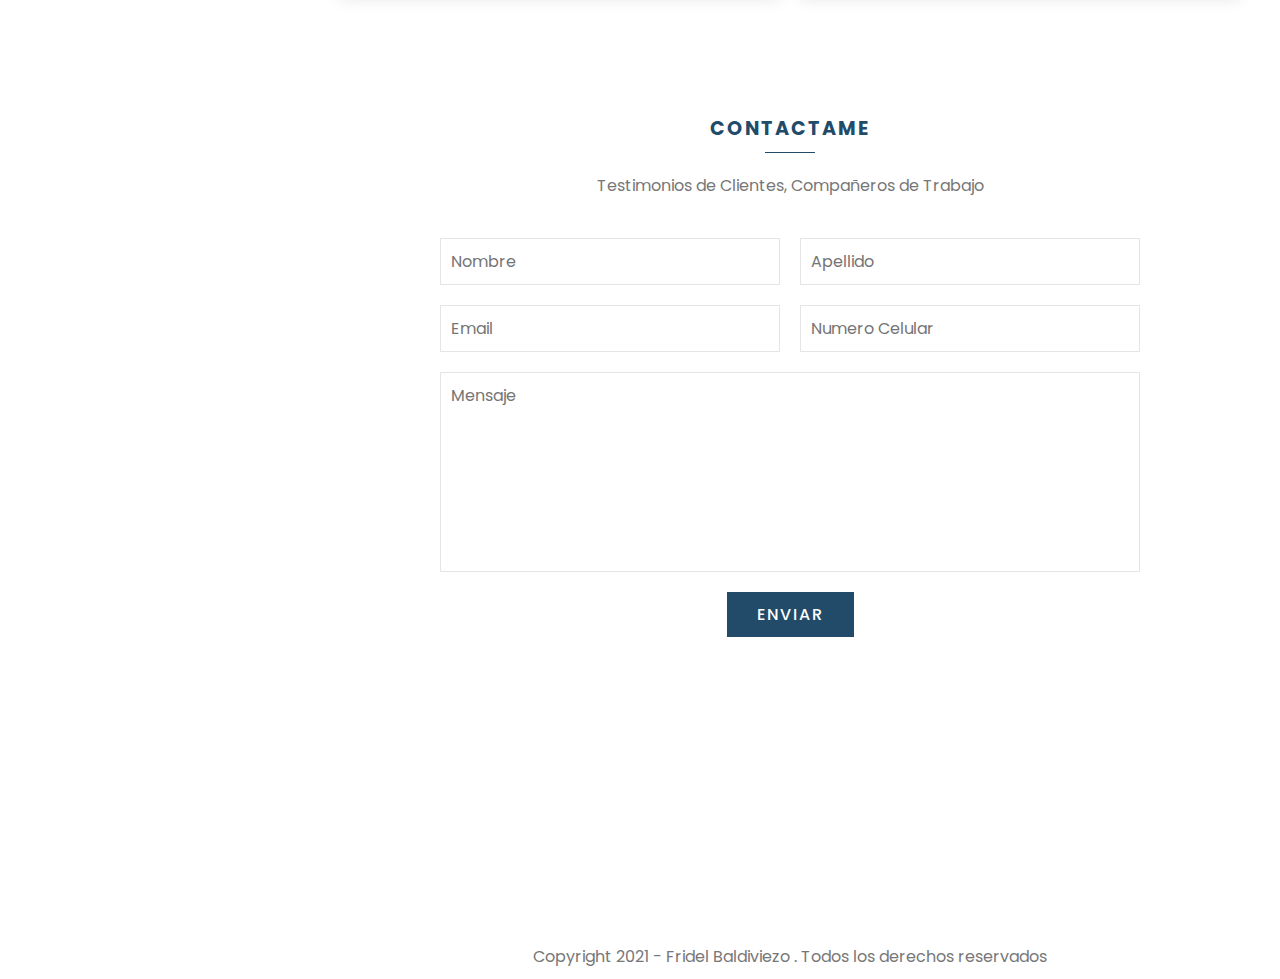
==== commit 332d01e4: "Galeria con Opciones, Optimizacion imagenes" ====
--- a/index.html
+++ b/index.html
@@ -45,7 +45,7 @@
                     <li><a href="https://twitter.com/frideldev"><i class="fa fa-twitter"></i></a></li>
                     <li><a href="https://linkedin.com/in/frideldev"><i class="fa fa-linkedin"></i></a></li>
                     <li><a href="https://www.instagram.com/frideldev/"><i class="fa fa-instagram"></i></a></li>
-                    <li><a href="https://github.com/frideldev"><i class="fa fa-github" aria-hidden="true"></i>
+                    <!-- <li><a href="https://github.com/frideldev"><i class="fa fa-github" aria-hidden="true"></i> -->
                 </ul>
                 </div>
             </section>
@@ -115,8 +115,15 @@
                     <h2>Trabajos Recientes</h2>
                     <p>Portafolio de mis trabajos recientes en diseño, desarrollo web como trabajos de diseño grafico.</p>
                 </div>
-                <div class="content">
-                    <div class="workBx">
+                <ul>
+                    <li class="list active" data-filter="all">Todos</li>
+                    <li class="list" data-filter="wordpress">Wordpress</li>
+                    <li class="list" data-filter="html">HTMLCSSJS</li>
+                    <li class="list" data-filter="angular">Angular</li>
+                    <li class="list" data-filter="diseño">Diseño Grafico</li>
+                </ul>
+                <div class="content">
+                    <div class="workBx" data-item="wordpress">
                         <div class="imgBx">
                             <img src="images/project/berthagarnica.png" alt="">
                         </div>
@@ -124,7 +131,7 @@
                             <h3>Bertha Garnica Web - Wordpress</h3>
                         </div>
                     </div> 
-                    <div class="workBx">
+                    <div class="workBx" data-item="wordpress">
                         <div class="imgBx">
                             <img src="images/project/jornada7.png" alt="">
                         </div>
@@ -132,7 +139,7 @@
                             <h3>Jornada 7 - Wordpress</h3>
                         </div>
                     </div> 
-                   <div class="workBx">
+                   <div class="workBx" data-item="angular">
                        <div class="imgBx">
                            <img src="images/project/concejotarija.png" alt="">
                        </div>
@@ -140,7 +147,7 @@
                            <h3>Concejal #12 - Angular 10</h3>
                        </div>
                    </div> 
-                   <div class="workBx">
+                   <div class="workBx" data-item="wordpress">
                     <div class="imgBx">
                         <img src="images/project/diocesistarija.png" alt="">
                     </div>
@@ -148,7 +155,7 @@
                         <h3>OBISPADO TARIJA - Wordpress</h3>
                     </div>
                 </div> 
-                   <div class="workBx">
+                   <div class="workBx" data-item="html">
                     <div class="imgBx">
                         <img src="images/project/ciilat.png" alt="">
                     </div>
@@ -156,7 +163,7 @@
                         <h3>CIILAT SRL - HTML5 CSS y Jquery</h3>
                     </div>
                 </div> 
-                <div class="workBx">
+                <div class="workBx" data-item="html">
                     <div class="imgBx">
                         <img src="images/project/fdaindustrial.png" alt="">
                     </div>
--- a/styles.css
+++ b/styles.css
@@ -317,6 +317,25 @@
 .services .content .serviceBox p{
     text-align: center;
 }
+.project ul{
+    display: flex;
+    justify-content: center;
+    align-items: center;
+    flex-wrap: wrap;
+    margin-bottom: 20px;
+}
+.project ul li{
+    list-style: none;
+    background: #eee;
+    padding: 12px 20px;
+    margin: 5px;
+    letter-spacing: 1px;
+    cursor: pointer;
+}
+.project ul li.active{
+    background: var(--hover);
+    color: #fff;
+}
 .project .content{
     display: grid;
     grid-template-columns: repeat(3,1fr);
@@ -328,6 +347,9 @@
     width: 100%;
     height: 300px;
     overflow:hidden;
+}
+.project .content .workBx.hide{
+    display: none; 
 }
 .project .content .workBx .imgBx{
    position: relative;
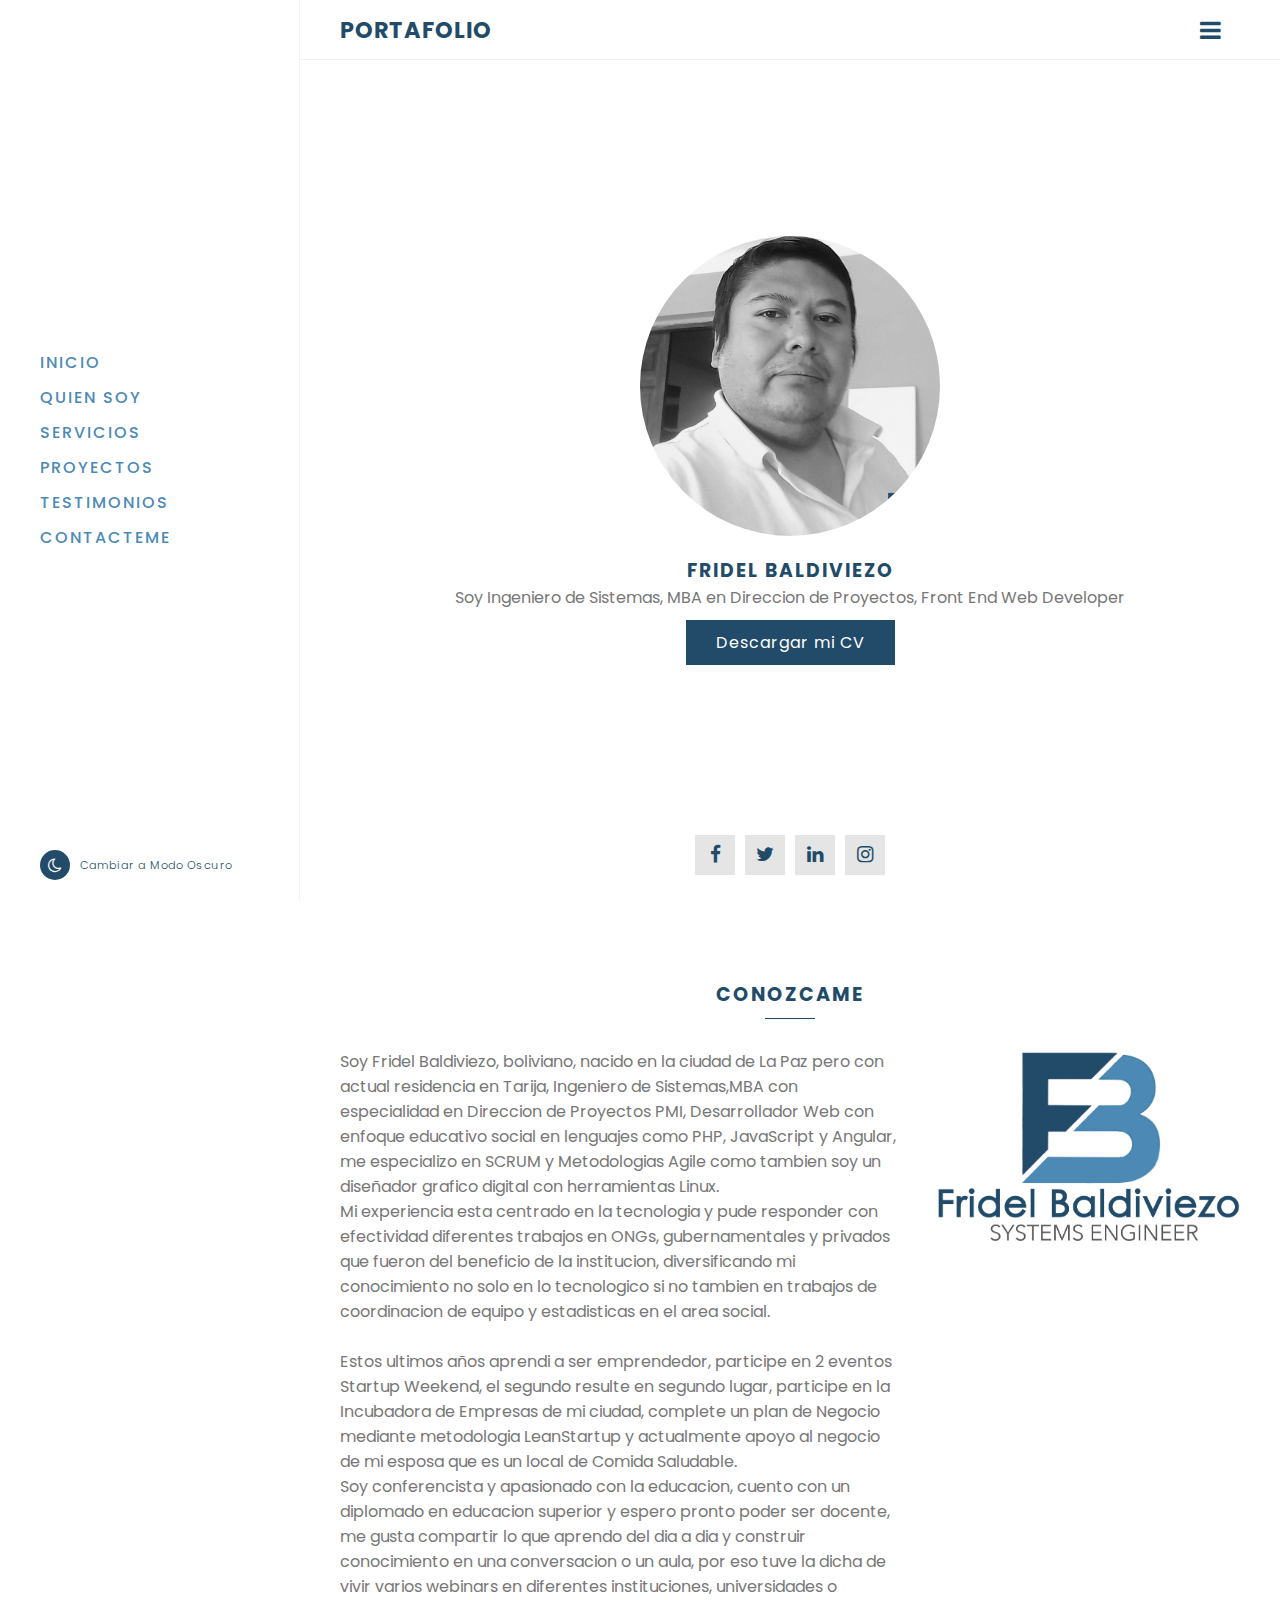
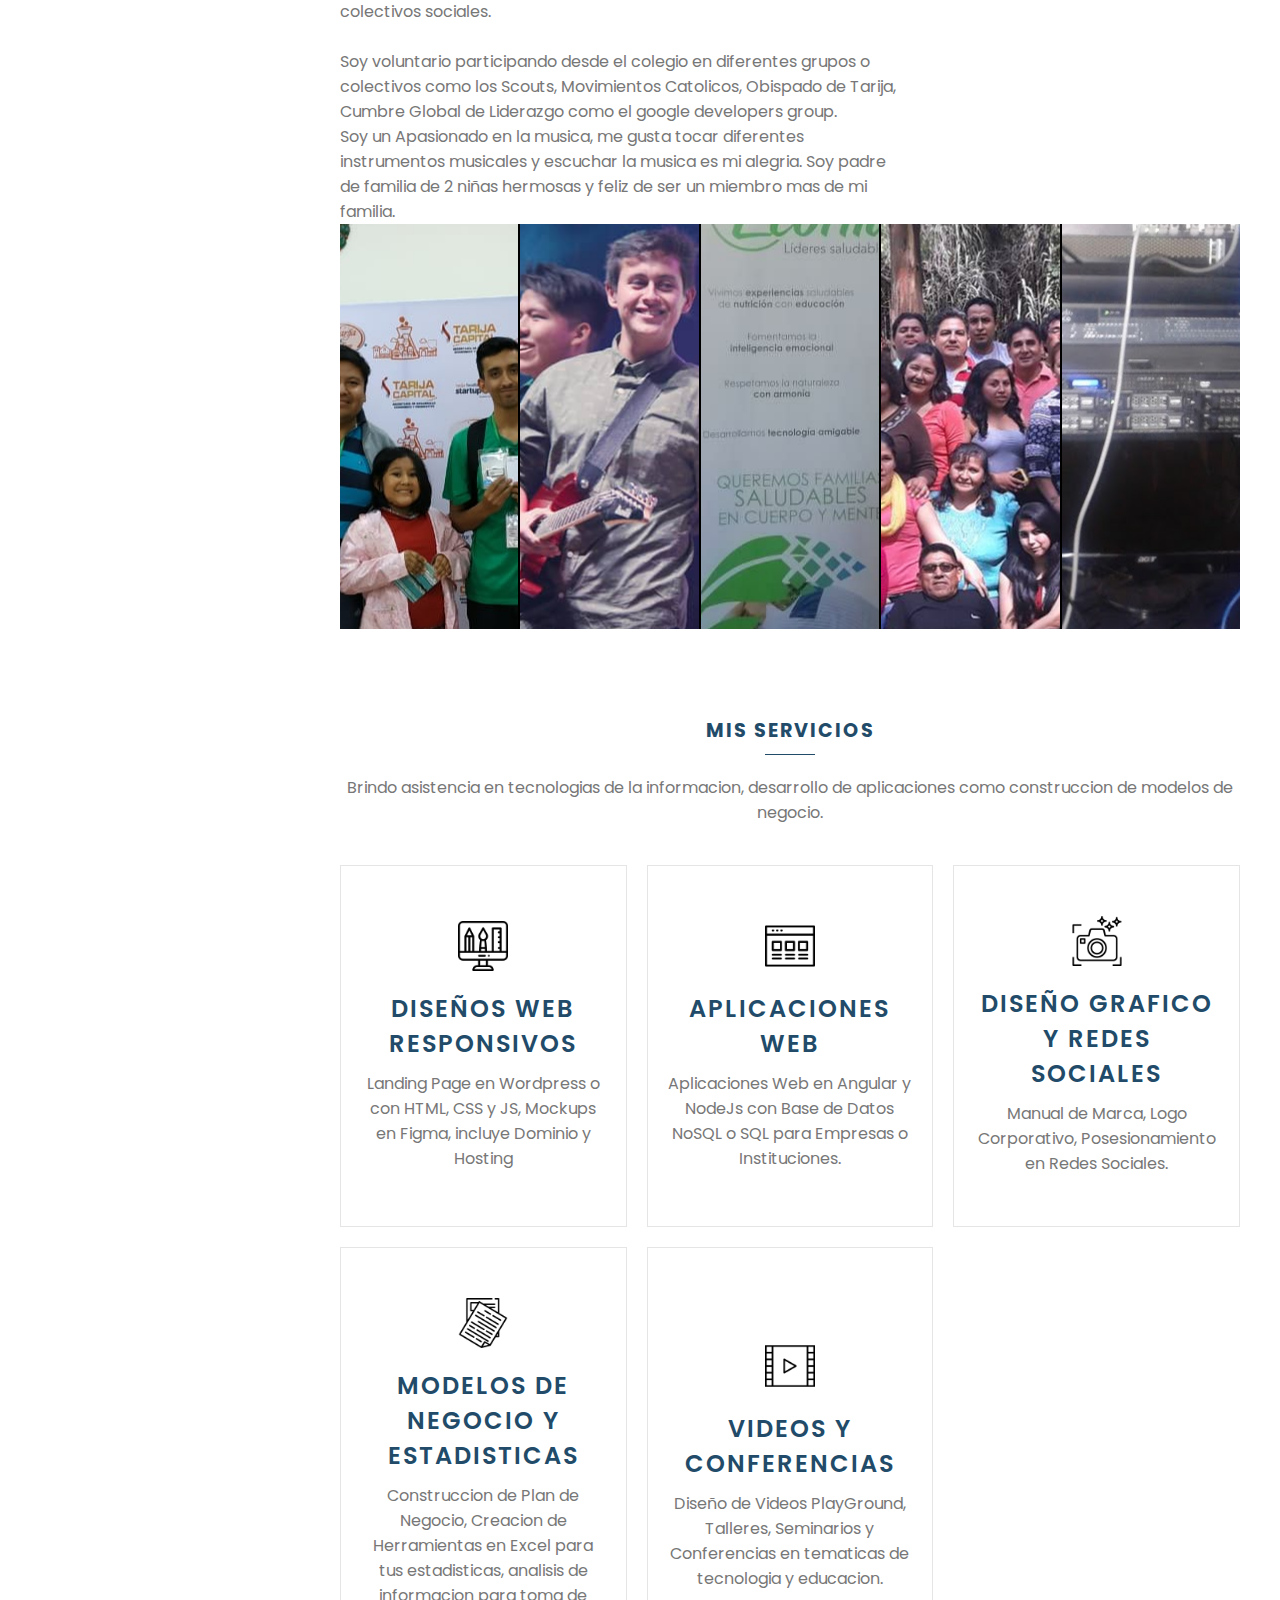
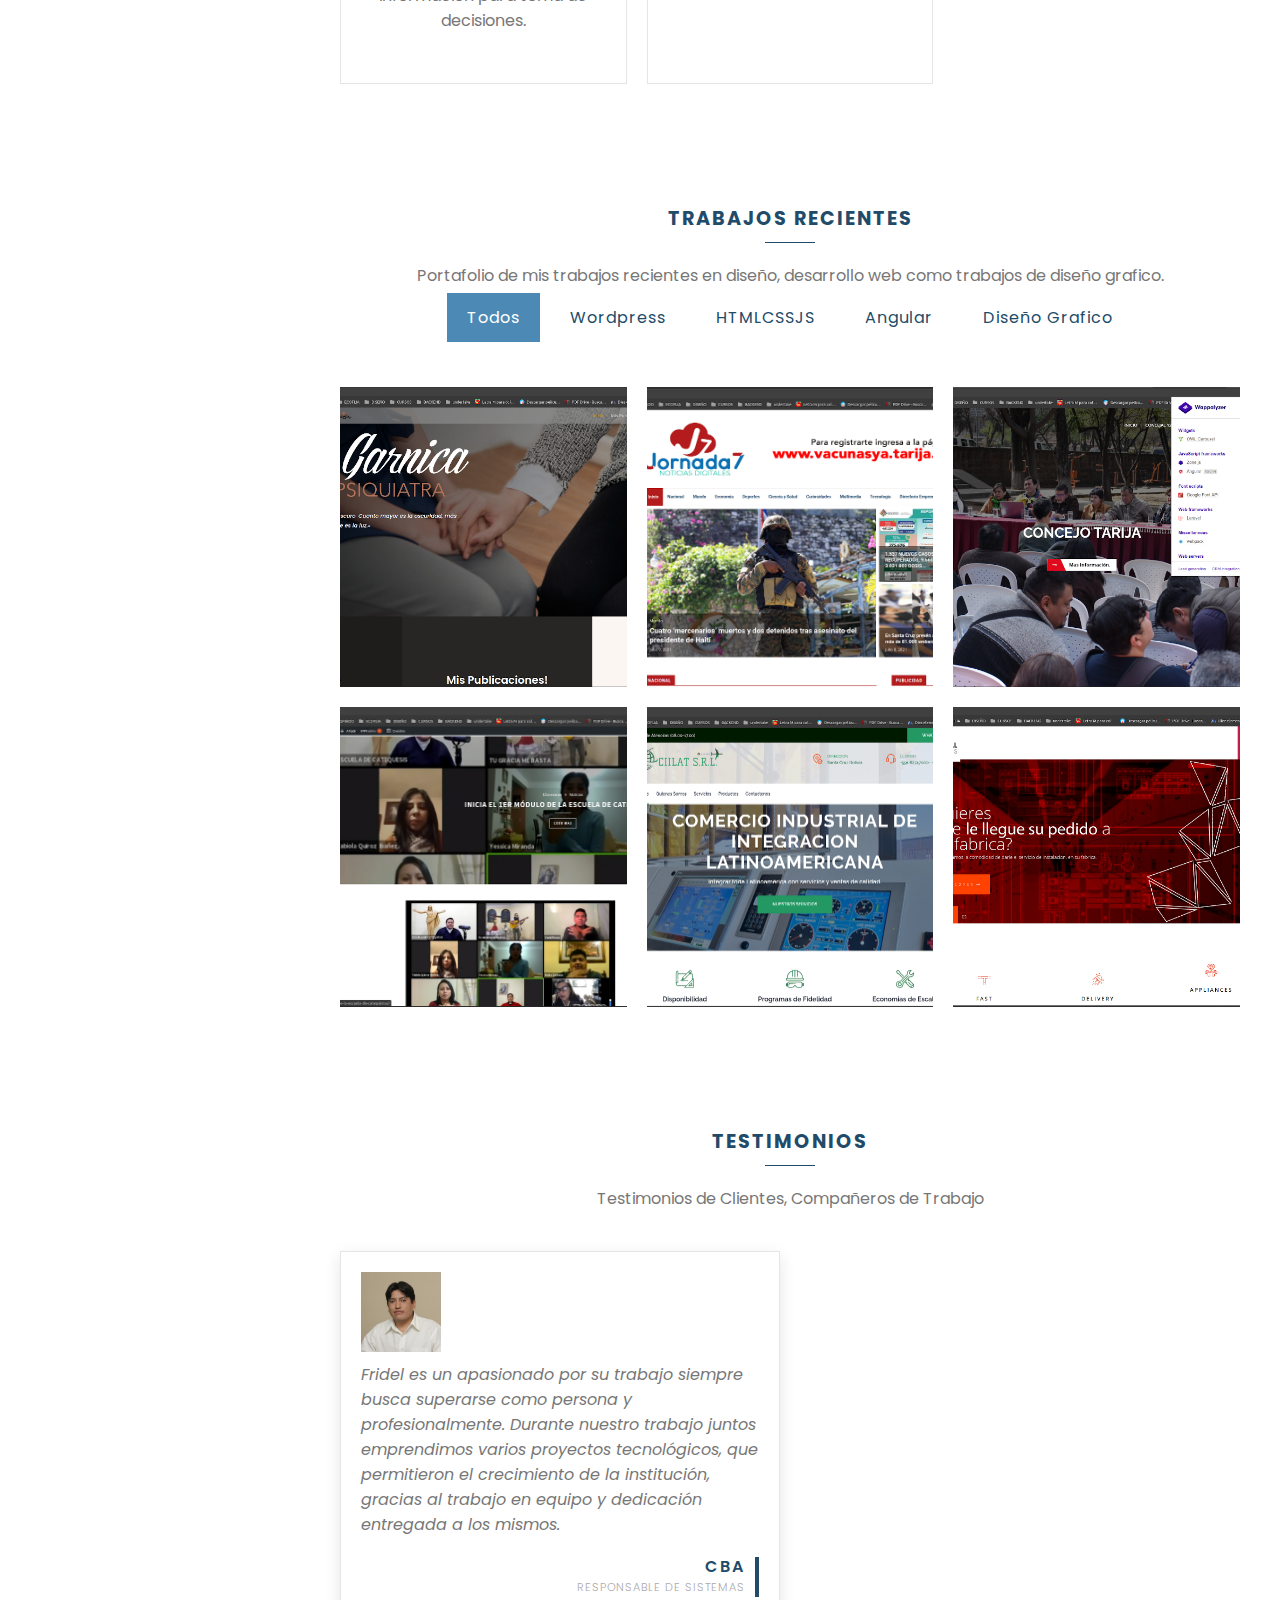
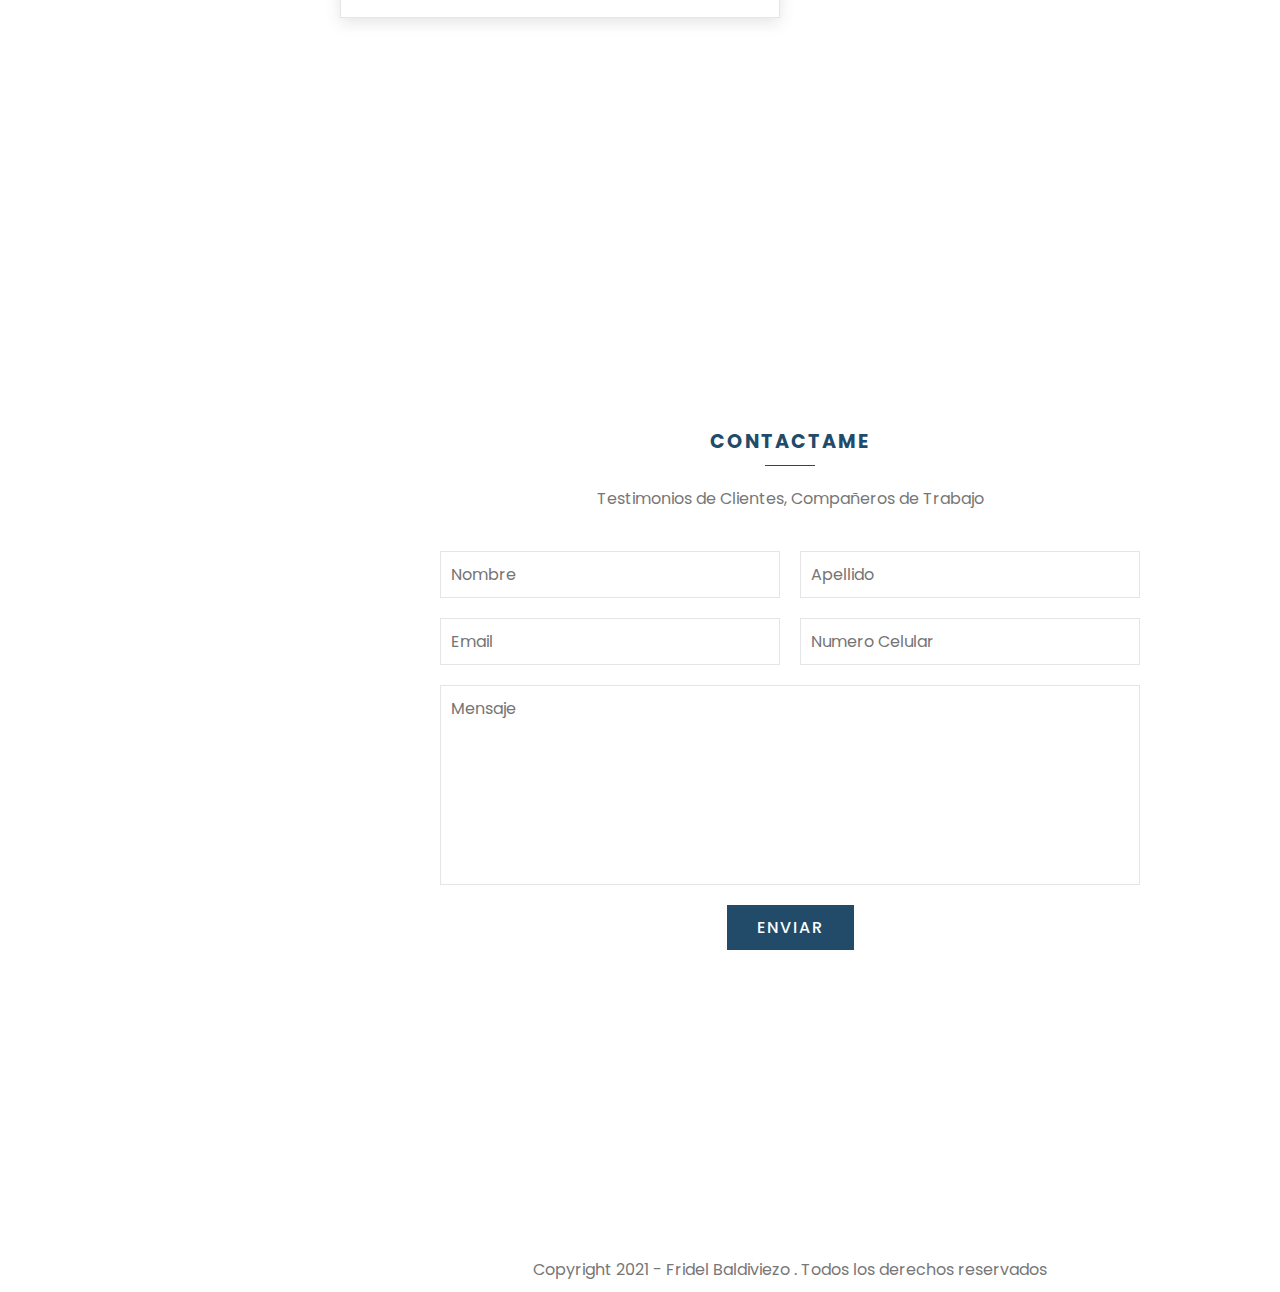
==== commit f993e9dd: "logros y bug de responsive celular" ====
--- a/index.html
+++ b/index.html
@@ -75,6 +75,38 @@
                         <img src="images/logofridelcompleto2.png" alt="">
                     </div>
                 </div>
+                <div class="logros">
+                    <div class="slide">
+                        <div class="content">
+                            <h2>Startup Weekend 2018</h2>
+                            <p>Ganadores del Segundo Lugar con el emprendimiento Mi Cultivo Seguro</p>
+                        </div>
+                    </div>
+                    <div class="slide">
+                        <div class="content">
+                            <h2>Festival de Musica Felipe Palazon</h2>
+                            <p>La musica es mi pasion, en servicio como en el escenario lo vivo cada minuto</p>
+                        </div>
+                    </div>
+                    <div class="slide">
+                        <div class="content">
+                            <h2>Incubadora de Empresas 2019</h2>
+                            <p>Minutos antes de defender el producto Arami Desayuno Escolar Nutri Educativo con Realidad Aumentada</p>
+                        </div>
+                    </div>
+                    <div class="slide">
+                        <div class="content">
+                            <h2>No Solo es Tecnologia, Accion Social</h2>
+                            <p>Ser parte activa de la sociedad te lleva a explorar otras habilidades sociales. </p>
+                        </div>
+                    </div>
+                    <div class="slide">
+                        <div class="content">
+                            <h2>Data Center CBA 2013</h2>
+                            <p>Visualizar un problema y concretarlo con un proyecto, Grant de 25.000 Dolares por la Embajada de USA</p>
+                        </div>
+                    </div>
+                </div>
             </section>
             <section class="services adjust" id="services">
                 <div class="title">
@@ -187,27 +219,7 @@
                         <p>Fridel es un apasionado por su trabajo siempre busca superarse como persona y profesionalmente. Durante nuestro trabajo juntos emprendimos varios proyectos tecnológicos, que permitieron el crecimiento de la institución, gracias al trabajo en equipo y dedicación entregada a los mismos.</p>
                         <h4>CBA<br><span>Responsable de Sistemas</span></h4>
                     </div>
-                    <div class="testimonialBx">
-                        <div class="imgBx">
-                            <img src="images/testimonios/roger.jpeg" alt="">
-                        </div>
-                        <p>Fridel es un apasionado por su trabajo siempre busca superarse como persona y profesionalmente. Durante nuestro trabajo juntos emprendimos varios proyectos tecnológicos, que permitieron el crecimiento de la institución, gracias al trabajo en equipo y dedicación entregada a los mismos.</p>
-                        <h4>CBA<br><span>Responsable de Sistemas</span></h4>
-                    </div>
-                    <div class="testimonialBx">
-                        <div class="imgBx">
-                            <img src="images/testimonios/roger.jpeg" alt="">
-                        </div>
-                        <p>Fridel es un apasionado por su trabajo siempre busca superarse como persona y profesionalmente. Durante nuestro trabajo juntos emprendimos varios proyectos tecnológicos, que permitieron el crecimiento de la institución, gracias al trabajo en equipo y dedicación entregada a los mismos.</p>
-                        <h4>CBA<br><span>Responsable de Sistemas</span></h4>
-                    </div>
-                    <div class="testimonialBx">
-                        <div class="imgBx">
-                            <img src="images/testimonios/roger.jpeg" alt="">
-                        </div>
-                        <p>Fridel es un apasionado por su trabajo siempre busca superarse como persona y profesionalmente. Durante nuestro trabajo juntos emprendimos varios proyectos tecnológicos, que permitieron el crecimiento de la institución, gracias al trabajo en equipo y dedicación entregada a los mismos.</p>
-                        <h4>CBA<br><span>Responsable de Sistemas</span></h4>
-                    </div>
+                   
                 </div>
             </section>
             <section class="contact adjust" id="contact">
--- a/styles.css
+++ b/styles.css
@@ -276,6 +276,66 @@
 .about .content .imgBx img{
     max-width: 100%;
 }
+.about .logros{
+    position: relative;
+    width: 100%;
+    height: 45vh;
+    display: flex;
+}
+.about .logros .slide{
+    position: relative;
+    height: 100%;
+    display: flex;
+    flex: 1;
+    border-right: 2px solid #000;
+    overflow: hidden;
+    transition: 0.5s ease-in-out;
+}
+.about .logros .slide:last-child{
+    border-right: none;
+}
+.about .logros .slide:hover{
+    flex-grow: 5;
+}
+.about .logros .slide:nth-child(1){
+    background: url(images/galeria/startupweekend.jpg);
+    background-position: center;
+    }
+    .about .logros .slide:nth-child(2){
+    background: url(images/galeria/musica.jpg);
+    background-position: center;
+    }
+    .about .logros .slide:nth-child(3){
+    background: url(images/galeria/incubadora.jpg);
+    background-position: center;
+    }
+    .about .logros .slide:nth-child(4){
+    background: url(images/galeria/visionmundial.jpg);
+    background-position: center;
+    }
+    .about .logros .slide:nth-child(5){
+    background: url(images/galeria/servidor.jpg);
+    background-position: center;
+    }
+    .about .logros .slide .content{
+        position: absolute;
+        bottom: 0;
+        margin-top: 40px;
+        padding: 30px;
+        background: rgba(0, 0, 0, 0.7);
+         color: #fff; 
+        visibility: hidden;
+        opacity: 0;
+        transition: 0s;
+        transform: translateY(100px);
+    }
+    .about .logros .slide:hover .content{
+        visibility: visible;
+        opacity: 1;
+        transition: 0.5s;
+        transition-delay: 0.5s;
+        transform: translateY(0);
+    }
 .services .content{
     display: grid;
     grid-template-columns: repeat(3,1fr);
@@ -326,7 +386,7 @@
 }
 .project ul li{
     list-style: none;
-    background: #eee;
+    background: var(--white);
     padding: 12px 20px;
     margin: 5px;
     letter-spacing: 1px;
@@ -605,7 +665,7 @@
     }
 
 }
-@media(max-width:767px){
+@media(max-width:768px){
     .services .content{
         grid-template-columns: repeat(1,1fr); 
      }
@@ -625,5 +685,11 @@
      .copyright{
          padding: 10px 20px;
      }
+     .navigation{
+         height: 50%;
+     }
+     .main .topbar{
+         width: 50%;
+     }
   
 }